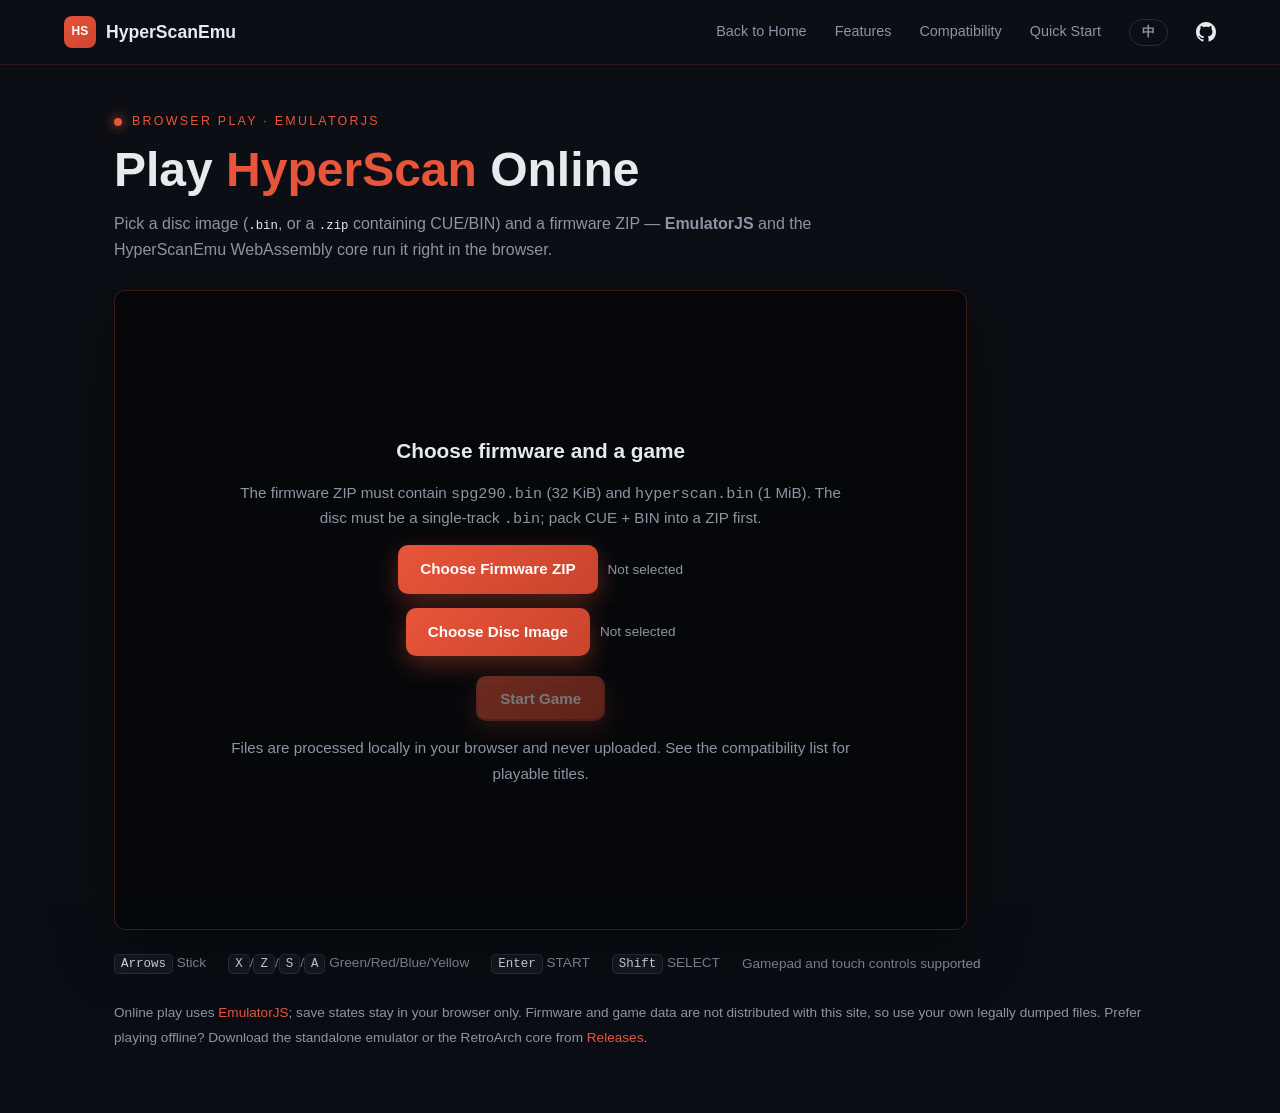
==== site/play.html @ 28ee23fb "feat: add EmulatorJS browser core Compile the libretro core for wasm32-unknown-emscripten and packag" ====
<!DOCTYPE html>
<html lang="zh-CN">
<head>
  <meta charset="UTF-8">
  <meta name="viewport" content="width=device-width, initial-scale=1.0">
  <meta name="description" content="在浏览器中加载 Mattel HyperScan 光盘镜像与固件即可直接运行，无需安装。由 EmulatorJS 与 HyperScanEmu WebAssembly 核心驱动。">
  <meta name="theme-color" content="#0A0E14">
  <title>在线试玩 HyperScan — HyperScanEmu</title>
  <link rel="stylesheet" href="css/style.css">
  <style>
    .play-main {
      max-width: 1100px;
      margin: 0 auto;
      padding: 112px 24px 64px;
    }
    .play-eyebrow {
      display: flex;
      align-items: center;
      gap: 10px;
      font-size: 0.78rem;
      letter-spacing: 0.18em;
      color: var(--orange, #e8553a);
      text-transform: uppercase;
      margin-bottom: 12px;
    }
    .play-pulse {
      width: 8px;
      height: 8px;
      border-radius: 50%;
      background: var(--orange, #e8553a);
      box-shadow: 0 0 12px var(--orange, #e8553a);
    }
    .play-title {
      font-size: clamp(2rem, 5vw, 3rem);
      line-height: 1.1;
      margin-bottom: 14px;
    }
    .play-title span { color: var(--orange, #e8553a); }
    .play-subtitle {
      color: var(--text-dim, #a8a29a);
      max-width: 760px;
      margin-bottom: 28px;
    }
    .play-subtitle code {
      color: var(--text, #e6e6e6);
      font-size: 0.95em;
    }
    .play-stage {
      position: relative;
      aspect-ratio: 4 / 3;
      min-height: 360px;
      max-height: 640px;
      background: #05070a;
      border: 1px solid rgba(232, 85, 58, 0.25);
      border-radius: 12px;
      overflow: hidden;
      box-shadow: 0 24px 60px rgba(0, 0, 0, 0.45);
    }
    .play-stage.is-drop { border-color: var(--orange, #e8553a); }
    #game, #game canvas {
      width: 100% !important;
      height: 100% !important;
    }
    .play-overlay {
      position: absolute;
      inset: 0;
      display: flex;
      flex-direction: column;
      align-items: center;
      justify-content: center;
      gap: 10px;
      padding: 32px;
      text-align: center;
      background: rgba(5, 7, 10, 0.92);
      z-index: 2;
    }
    .play-overlay[hidden] { display: none; }
    .play-overlay h2 { font-size: 1.3rem; }
    .play-overlay p {
      color: var(--text-dim, #a8a29a);
      max-width: 620px;
      font-size: 0.95rem;
    }
    .play-picker {
      gap: 14px;
    }
    .play-file {
      display: flex;
      flex-wrap: wrap;
      align-items: center;
      justify-content: center;
      gap: 10px;
    }
    .play-file-name {
      font-size: 0.85rem;
      color: var(--text-dim, #a8a29a);
      max-width: 380px;
      overflow: hidden;
      text-overflow: ellipsis;
      white-space: nowrap;
    }
    .play-pick {
      position: relative;
      cursor: pointer;
    }
    .play-start {
      margin-top: 6px;
    }
    .play-start:disabled {
      opacity: 0.45;
      cursor: not-allowed;
    }
    .play-picker-error {
      color: #ff6b5b;
      font-size: 0.88rem;
    }
    .play-picker-hint {
      font-size: 0.85rem;
      line-height: 1.7;
    }
    .play-controls {
      display: flex;
      flex-wrap: wrap;
      gap: 10px 22px;
      align-items: center;
      margin-top: 22px;
      color: var(--text-dim, #a8a29a);
      font-size: 0.85rem;
    }
    .play-controls kbd {
      background: #151a22;
      border: 1px solid #2a3140;
      border-radius: 5px;
      padding: 2px 6px;
      color: var(--text, #e6e6e6);
      font-size: 0.78rem;
    }
    .play-reset {
      margin-left: auto;
      background: transparent;
      border: 1px solid #2a3140;
      border-radius: 6px;
      color: var(--text, #e6e6e6);
      padding: 6px 14px;
      cursor: pointer;
    }
    .play-note {
      margin-top: 26px;
      font-size: 0.85rem;
      line-height: 1.8;
      color: var(--text-dim, #a8a29a);
    }
    .play-note a { color: var(--orange, #e8553a); }
    @media (max-width: 720px) {
      .play-main { padding-top: 92px; }
      .play-stage { min-height: 280px; }
    }
  </style>
</head>
<body class="play-page">

  <nav id="navbar" class="scrolled">
    <div class="nav-inner">
      <a href="index.html" class="nav-logo">
        <span class="nav-logo-mark" aria-hidden="true">HS</span>
        <span>HyperScanEmu</span>
      </a>
      <div class="nav-links">
        <a href="index.html" data-i18n="nav-home">返回首页</a>
        <a href="index.html#features" data-i18n="nav-features">核心特性</a>
        <a href="index.html#gallery" data-i18n="nav-games">兼容进度</a>
        <a href="index.html#quickstart" data-i18n="nav-quickstart">快速开始</a>
        <button id="lang-toggle" class="lang-toggle" aria-label="Switch language">EN</button>
        <a href="https://github.com/AloysHF/HyperScanEmu" class="nav-github" target="_blank" rel="noopener">
          <svg width="20" height="20" viewBox="0 0 16 16" fill="currentColor" aria-hidden="true"><path d="M8 0C3.58 0 0 3.58 0 8c0 3.54 2.29 6.53 5.47 7.59.4.07.55-.17.55-.38 0-.19-.01-.82-.01-1.49-2.01.37-2.53-.49-2.69-.94-.09-.23-.48-.94-.82-1.13-.28-.15-.68-.52-.01-.53.63-.01 1.08.58 1.23.82.72 1.21 1.87.87 2.33.66.07-.52.28-.87.51-1.07-1.78-.2-3.64-.89-3.64-3.95 0-.87.31-1.59.82-2.15-.08-.2-.36-1.02.08-2.12 0 0 .67-.21 2.2.82.64-.18 1.32-.27 2-.27.68 0 1.36.09 2 .27 1.53-1.04 2.2-.82 2.2-.82.44 1.1.16 1.92.08 2.12.51.56.82 1.27.82 2.15 0 3.07-1.87 3.75-3.65 3.95.29.25.54.73.54 1.48 0 1.07-.01 1.93-.01 2.2 0 .21.15.46.55.38A8.013 8.013 0 0016 8c0-4.42-3.58-8-8-8z"/></svg>
        </a>
      </div>
      <button class="nav-toggle" aria-label="Toggle menu">
        <span></span><span></span><span></span>
      </button>
    </div>
  </nav>

  <main class="play-main">
    <p class="play-eyebrow"><span class="play-pulse"></span> <span data-i18n="eyebrow">BROWSER PLAY · EMULATORJS</span></p>
    <h1 class="play-title" data-i18n="title">在线试玩 <span>HyperScan</span></h1>
    <p class="play-subtitle" data-i18n="subtitle">选择本机上的光盘镜像（<code>.bin</code> 或包含 CUE/BIN 的 <code>.zip</code>）和固件 ZIP，由 <strong>EmulatorJS</strong> 与 HyperScanEmu WebAssembly 核心在浏览器中直接运行，无需安装。</p>

    <div class="play-stage">
      <div id="game"></div>

      <div id="play-status" class="play-overlay" hidden>
        <h2 data-i18n="status-title">正在加载核心…</h2>
        <p data-i18n="status-desc">首次启动需要下载 WebAssembly 核心，请稍候。</p>
      </div>

      <div id="play-picker" class="play-overlay play-picker">
        <h2 data-i18n="picker-title">选择固件与游戏</h2>
        <p data-i18n="picker-desc">固件 ZIP 必须包含 <code>spg290.bin</code>（32 KiB）和 <code>hyperscan.bin</code>（1 MiB）。光盘为单轨 <code>.bin</code>；CUE + BIN 请先打包成 ZIP。</p>
        <div class="play-file">
          <label class="btn btn-primary play-pick">
            <span data-i18n="pick-firmware">选择固件 ZIP</span>
            <input id="firmware-file" type="file" accept=".zip,application/zip" hidden>
          </label>
          <span id="firmware-name" class="play-file-name" data-i18n="not-chosen">未选择</span>
        </div>
        <div class="play-file">
          <label class="btn btn-primary play-pick">
            <span data-i18n="pick-game">选择游戏镜像</span>
            <input id="game-file" type="file" accept=".bin,.zip,application/zip,application/octet-stream" hidden>
          </label>
          <span id="game-name" class="play-file-name" data-i18n="not-chosen">未选择</span>
        </div>
        <button id="play-start" class="btn btn-primary play-start" type="button" data-i18n="start" disabled>开始游戏</button>
        <p id="play-picker-error" class="play-picker-error" hidden></p>
        <p class="play-picker-hint" data-i18n="picker-hint">文件只在浏览器本地处理，不会被上传。可玩的游戏见 <a href="https://github.com/AloysHF/HyperScanEmu/blob/master/docs/Game-Compatibility.md">兼容进度</a>。</p>
      </div>

      <div id="play-error" class="play-overlay" hidden>
        <h2 data-i18n="error-title">无法启动在线模拟器</h2>
        <p class="play-error-text" data-i18n="error-text">EmulatorJS 运行时未部署（缺少 <code>data/loader.js</code>）。请在本地通过 Pages 部署流程生成 <code>site/data</code>，或直接使用独立版模拟器。</p>
      </div>
    </div>

    <div class="play-controls">
      <span data-i18n="ctrl-move"><kbd>方向键</kbd> 摇杆</span>
      <span data-i18n="ctrl-buttons"><kbd>X</kbd>/<kbd>Z</kbd>/<kbd>S</kbd>/<kbd>A</kbd> 绿/红/蓝/黄</span>
      <span data-i18n="ctrl-start"><kbd>Enter</kbd> START</span>
      <span data-i18n="ctrl-select"><kbd>Shift</kbd> SELECT</span>
      <span data-i18n="ctrl-gamepad">支持手柄与手机触屏</span>
      <button id="play-reset" class="play-reset" type="button" data-i18n="reset" hidden>换一个游戏</button>
    </div>

    <p class="play-note" data-i18n="note">在线试玩使用 <a href="https://emulatorjs.org">EmulatorJS</a>，即时存档只保存在浏览器本地。固件与游戏数据不随本站分发，请使用自己合法持有的转储文件。想离线游玩？从 <a href="https://github.com/AloysHF/HyperScanEmu/releases">Releases</a> 下载独立模拟器或 RetroArch 核心。</p>
  </main>

  <script>
    (function () {
      'use strict';

      var translations = {
        zh: {
          'meta-title': '在线试玩 HyperScan — HyperScanEmu',
          'meta-desc': '在浏览器中加载 Mattel HyperScan 光盘镜像与固件即可直接运行，无需安装。由 EmulatorJS 与 HyperScanEmu WebAssembly 核心驱动。',
          'nav-home': '返回首页',
          'nav-features': '核心特性',
          'nav-games': '兼容进度',
          'nav-quickstart': '快速开始',
          'eyebrow': 'BROWSER PLAY · EMULATORJS',
          'title': '在线试玩 <span>HyperScan</span>',
          'subtitle': '选择本机上的光盘镜像（<code>.bin</code> 或包含 CUE/BIN 的 <code>.zip</code>）和固件 ZIP，由 <strong>EmulatorJS</strong> 与 HyperScanEmu WebAssembly 核心在浏览器中直接运行，无需安装。',
          'status-title': '正在加载核心…',
          'status-desc': '首次启动需要下载 WebAssembly 核心，请稍候。',
          'picker-title': '选择固件与游戏',
          'picker-desc': '固件 ZIP 必须包含 <code>spg290.bin</code>（32 KiB）和 <code>hyperscan.bin</code>（1 MiB）。光盘为单轨 <code>.bin</code>；CUE + BIN 请先打包成 ZIP。',
          'pick-firmware': '选择固件 ZIP',
          'pick-game': '选择游戏镜像',
          'not-chosen': '未选择',
          'start': '开始游戏',
          'picker-hint': '文件只在浏览器本地处理，不会被上传。可玩的游戏见 <a href="https://github.com/AloysHF/HyperScanEmu/blob/master/docs/Game-Compatibility.md">兼容进度</a>。',
          'error-title': '无法启动在线模拟器',
          'error-text': 'EmulatorJS 运行时未部署（缺少 <code>data/loader.js</code>）。请在本地通过 Pages 部署流程生成 <code>site/data</code>，或直接使用独立版模拟器。',
          'ctrl-move': '<kbd>方向键</kbd> 摇杆',
          'ctrl-buttons': '<kbd>X</kbd>/<kbd>Z</kbd>/<kbd>S</kbd>/<kbd>A</kbd> 绿/红/蓝/黄',
          'ctrl-start': '<kbd>Enter</kbd> START',
          'ctrl-select': '<kbd>Shift</kbd> SELECT',
          'ctrl-gamepad': '支持手柄与手机触屏',
          'reset': '换一个游戏',
          'note': '在线试玩使用 <a href="https://emulatorjs.org">EmulatorJS</a>，即时存档只保存在浏览器本地。固件与游戏数据不随本站分发，请使用自己合法持有的转储文件。想离线游玩？从 <a href="https://github.com/AloysHF/HyperScanEmu/releases">Releases</a> 下载独立模拟器或 RetroArch 核心。',
          'invalid-firmware': '固件必须是包含 spg290.bin 和 hyperscan.bin 的 .zip 文件。',
          'invalid-game': '仅支持 .bin 光盘镜像或包含 CUE/BIN 的 .zip 文件。'
        },
        en: {
          'meta-title': 'Play HyperScan Online — HyperScanEmu',
          'meta-desc': 'Load a Mattel HyperScan disc image and firmware in your browser, no install required. Powered by EmulatorJS and the HyperScanEmu WebAssembly core.',
          'nav-home': 'Back to Home',
          'nav-features': 'Features',
          'nav-games': 'Compatibility',
          'nav-quickstart': 'Quick Start',
          'eyebrow': 'BROWSER PLAY · EMULATORJS',
          'title': 'Play <span>HyperScan</span> Online',
          'subtitle': 'Pick a disc image (<code>.bin</code>, or a <code>.zip</code> containing CUE/BIN) and a firmware ZIP — <strong>EmulatorJS</strong> and the HyperScanEmu WebAssembly core run it right in the browser.',
          'status-title': 'Loading core…',
          'status-desc': 'The first launch downloads the WebAssembly core.',
          'picker-title': 'Choose firmware and a game',
          'picker-desc': 'The firmware ZIP must contain <code>spg290.bin</code> (32 KiB) and <code>hyperscan.bin</code> (1 MiB). The disc must be a single-track <code>.bin</code>; pack CUE + BIN into a ZIP first.',
          'pick-firmware': 'Choose Firmware ZIP',
          'pick-game': 'Choose Disc Image',
          'not-chosen': 'Not selected',
          'start': 'Start Game',
          'picker-hint': 'Files are processed locally in your browser and never uploaded. See the <a href="https://github.com/AloysHF/HyperScanEmu/blob/master/docs/Game-Compatibility.md">compatibility list</a> for playable titles.',
          'error-title': 'Unable to start the online emulator',
          'error-text': 'The EmulatorJS runtime is not deployed (missing <code>data/loader.js</code>). Generate <code>site/data</code> through the Pages workflow, or use the standalone emulator.',
          'ctrl-move': '<kbd>Arrows</kbd> Stick',
          'ctrl-buttons': '<kbd>X</kbd>/<kbd>Z</kbd>/<kbd>S</kbd>/<kbd>A</kbd> Green/Red/Blue/Yellow',
          'ctrl-start': '<kbd>Enter</kbd> START',
          'ctrl-select': '<kbd>Shift</kbd> SELECT',
          'ctrl-gamepad': 'Gamepad and touch controls supported',
          'reset': 'Play another game',
          'note': 'Online play uses <a href="https://emulatorjs.org">EmulatorJS</a>; save states stay in your browser only. Firmware and game data are not distributed with this site, so use your own legally dumped files. Prefer playing offline? Download the standalone emulator or the RetroArch core from <a href="https://github.com/AloysHF/HyperScanEmu/releases">Releases</a>.',
          'invalid-firmware': 'The firmware must be a .zip containing spg290.bin and hyperscan.bin.',
          'invalid-game': 'Only .bin disc images or .zip archives containing CUE/BIN are supported.'
        }
      };

      var storageKey = 'hyperscan-lang';
      var currentLang;
      try {
        currentLang = localStorage.getItem(storageKey) || (navigator.language.toLowerCase().startsWith('zh') ? 'zh' : 'en');
      } catch (error) {
        currentLang = navigator.language.toLowerCase().startsWith('zh') ? 'zh' : 'en';
      }

      var languageButton = document.getElementById('lang-toggle');
      var description = document.querySelector('meta[name="description"]');

      function applyLang(lang) {
        currentLang = lang;
        document.documentElement.lang = lang === 'zh' ? 'zh-CN' : 'en';
        var t = translations[lang];

        document.querySelectorAll('[data-i18n]').forEach(function (el) {
          var key = el.getAttribute('data-i18n');
          if (t[key] !== undefined) el.innerHTML = t[key];
        });

        document.title = t['meta-title'];
        if (description) description.setAttribute('content', t['meta-desc']);
        languageButton.textContent = lang === 'zh' ? 'EN' : '中';
        languageButton.setAttribute('aria-label', lang === 'zh' ? 'Switch to English' : '切换到中文');
        if (!firmwareFile) firmwareName.textContent = t['not-chosen'];
        if (!gameFile) gameName.textContent = t['not-chosen'];

        try {
          localStorage.setItem(storageKey, lang);
        } catch (error) {
          // Language persistence is optional in restricted browsing contexts.
        }
      }

      var RUNTIME_PATH = 'data/';
      var FIRMWARE_EXTENSIONS = /\.zip$/i;
      var GAME_EXTENSIONS = /\.(bin|zip)$/i;
      var stage = document.querySelector('.play-stage');
      var status = document.getElementById('play-status');
      var picker = document.getElementById('play-picker');
      var pickerError = document.getElementById('play-picker-error');
      var error = document.getElementById('play-error');
      var firmwareInput = document.getElementById('firmware-file');
      var gameInput = document.getElementById('game-file');
      var firmwareName = document.getElementById('firmware-name');
      var gameName = document.getElementById('game-name');
      var startButton = document.getElementById('play-start');
      var resetButton = document.getElementById('play-reset');
      var firmwareFile = null;
      var gameFile = null;
      var booted = false;

      function show(element) { element.hidden = false; }
      function hide(element) { element.hidden = true; }

      function updateStart() {
        startButton.disabled = !(firmwareFile && gameFile);
      }

      function fail(messageKey) {
        pickerError.textContent = translations[currentLang][messageKey];
        show(pickerError);
      }

      function boot() {
        if (booted || !firmwareFile || !gameFile) return;
        booted = true;
        hide(picker);
        hide(error);
        hide(pickerError);
        show(status);

        window.EJS_player = '#game';
        window.EJS_core = 'hyperscanemu';
        // Blob URLs have no file name, so EJS_gameName must keep the extension:
        // EmulatorJS writes the content under this name in the wasm filesystem
        // and the core opens it by path (need_fullpath).
        window.EJS_gameUrl = URL.createObjectURL(gameFile);
        window.EJS_gameName = gameFile.name;
        // EmulatorJS decompresses the firmware archive and writes its entries
        // next to the content, where the core looks for them on Emscripten.
        window.EJS_biosUrl = URL.createObjectURL(firmwareFile);
        window.EJS_pathtodata = RUNTIME_PATH;
        window.EJS_startOnLoaded = false;
        window.EJS_backgroundColor = '#0A0E14';
        // Only zh-CN is deployed next to the runtime; other languages use the
        // built-in English UI.
        if (currentLang === 'zh') window.EJS_language = 'zh-CN';

        var runtime = document.createElement('script');
        runtime.src = RUNTIME_PATH + 'loader.js';
        runtime.onload = function () {
          hide(status);
          show(resetButton);
        };
        runtime.onerror = function () {
          booted = false;
          hide(status);
          show(error);
        };
        document.body.appendChild(runtime);
      }

      firmwareInput.addEventListener('change', function () {
        var file = firmwareInput.files && firmwareInput.files[0];
        if (!file) return;
        if (!FIRMWARE_EXTENSIONS.test(file.name)) {
          firmwareFile = null;
          firmwareName.textContent = translations[currentLang]['not-chosen'];
          fail('invalid-firmware');
        } else {
          firmwareFile = file;
          firmwareName.textContent = file.name;
          hide(pickerError);
        }
        updateStart();
      });

      gameInput.addEventListener('change', function () {
        var file = gameInput.files && gameInput.files[0];
        if (!file) return;
        if (!GAME_EXTENSIONS.test(file.name)) {
          gameFile = null;
          gameName.textContent = translations[currentLang]['not-chosen'];
          fail('invalid-game');
        } else {
          gameFile = file;
          gameName.textContent = file.name;
          hide(pickerError);
        }
        updateStart();
      });

      startButton.addEventListener('click', boot);

      var dragDepth = 0;

      document.addEventListener('dragenter', function (event) {
        event.preventDefault();
        if (booted) return;
        dragDepth += 1;
        stage.classList.add('is-drop');
      });

      document.addEventListener('dragover', function (event) {
        event.preventDefault();
      });

      document.addEventListener('dragleave', function (event) {
        event.preventDefault();
        if (booted) return;
        dragDepth = Math.max(0, dragDepth - 1);
        if (dragDepth === 0) stage.classList.remove('is-drop');
      });

      document.addEventListener('drop', function (event) {
        event.preventDefault();
        dragDepth = 0;
        stage.classList.remove('is-drop');
        if (booted) return;
        var file = event.dataTransfer && event.dataTransfer.files && event.dataTransfer.files[0];
        if (!file) return;
        if (FIRMWARE_EXTENSIONS.test(file.name) && !gameFile) {
          firmwareFile = file;
          firmwareName.textContent = file.name;
          hide(pickerError);
        } else if (GAME_EXTENSIONS.test(file.name)) {
          gameFile = file;
          gameName.textContent = file.name;
          hide(pickerError);
        } else {
          fail('invalid-game');
        }
        updateStart();
      });

      resetButton.addEventListener('click', function () {
        window.location.reload();
      });

      languageButton.addEventListener('click', function () {
        applyLang(currentLang === 'zh' ? 'en' : 'zh');
      });

      var navToggle = document.querySelector('.nav-toggle');
      var navLinks = document.querySelector('.nav-links');
      if (navToggle && navLinks) {
        navToggle.addEventListener('click', function () {
          navLinks.classList.toggle('open');
        });
      }

      applyLang(currentLang);
    })();
  </script>
</body>
</html>
---- site/css/style.css ----
/* ============================================================
   HyperScanEmu — Landing Page Styles
   Palette inspired by Mattel HyperScan / SPG290 era console:
     Orange-Red  #E8553A / #C9442C
     Teal        #4FD1C5 / #2BB5AA
     Amber       #F5A623
     Dark        #0A0E14 / #111820 / #1A2030 / #252D3D
   ============================================================ */

/* ---- Reset & Base ---- */
*, *::before, *::after { margin: 0; padding: 0; box-sizing: border-box; }

:root {
  --orange: #E8553A;
  --orange-dark: #C9442C;
  --teal: #4FD1C5;
  --teal-dark: #2BB5AA;
  --amber: #F5A623;
  --dark: #0A0E14;
  --dark-2: #111820;
  --dark-3: #1A2030;
  --dark-4: #252D3D;
  --text: #E8ECF1;
  --text-dim: #8B95A5;
  --radius: 12px;
  --font-mono: 'SF Mono', 'Fira Code', 'Cascadia Code', 'JetBrains Mono', Consolas, monospace;
  --font-sans: -apple-system, BlinkMacSystemFont, 'Segoe UI', Roboto, 'Noto Sans SC', sans-serif;
}

html { scroll-behavior: smooth; }

body {
  font-family: var(--font-sans);
  background: var(--dark);
  color: var(--text);
  line-height: 1.6;
  overflow-x: hidden;
}

a { color: inherit; text-decoration: none; }
img { max-width: 100%; display: block; }

.container {
  max-width: 1200px;
  margin: 0 auto;
  padding: 0 24px;
}

/* ---- Soft scan overlay ---- */
body::after {
  content: '';
  position: fixed;
  inset: 0;
  pointer-events: none;
  z-index: 9999;
  background: repeating-linear-gradient(
    0deg,
    transparent,
    transparent 2px,
    rgba(232, 85, 58, 0.02) 2px,
    rgba(232, 85, 58, 0.02) 4px
  );
}

/* ============================================================
   NAV
   ============================================================ */
#navbar {
  position: fixed;
  top: 0;
  left: 0;
  right: 0;
  z-index: 1000;
  transition: background 0.3s, backdrop-filter 0.3s, box-shadow 0.3s;
}

#navbar.scrolled {
  background: rgba(10, 14, 20, 0.9);
  backdrop-filter: blur(16px);
  -webkit-backdrop-filter: blur(16px);
  box-shadow: 0 1px 0 rgba(232, 85, 58, 0.15);
}

.nav-inner {
  max-width: 1200px;
  margin: 0 auto;
  padding: 0 24px;
  height: 64px;
  display: flex;
  align-items: center;
  justify-content: space-between;
}

.nav-logo {
  display: flex;
  align-items: center;
  gap: 10px;
  font-weight: 700;
  font-size: 1.1rem;
}

.nav-logo-mark {
  display: inline-flex;
  align-items: center;
  justify-content: center;
  width: 32px;
  height: 32px;
  border-radius: 8px;
  background: linear-gradient(135deg, var(--orange), var(--orange-dark));
  color: #fff;
  font-size: 0.75rem;
  font-weight: 800;
  letter-spacing: 0.02em;
}

.nav-links {
  display: flex;
  align-items: center;
  gap: 28px;
}

.nav-links a {
  font-size: 0.9rem;
  color: var(--text-dim);
  transition: color 0.2s;
  font-weight: 500;
}

.nav-links a:hover { color: var(--orange); }

.nav-github {
  display: flex;
  align-items: center;
  gap: 6px;
  color: var(--text) !important;
}

.lang-toggle {
  background: transparent;
  border: 1px solid var(--dark-4);
  color: var(--text-dim);
  border-radius: 999px;
  padding: 4px 12px;
  font-size: 0.8rem;
  font-weight: 600;
  cursor: pointer;
  transition: all 0.2s;
}

.lang-toggle:hover {
  border-color: var(--orange);
  color: var(--orange);
}

.nav-toggle {
  display: none;
  flex-direction: column;
  gap: 5px;
  background: none;
  border: none;
  cursor: pointer;
  padding: 4px;
}

.nav-toggle span {
  display: block;
  width: 22px;
  height: 2px;
  background: var(--text);
  border-radius: 2px;
  transition: transform 0.25s, opacity 0.25s;
}

/* ============================================================
   HERO
   ============================================================ */
#hero {
  position: relative;
  min-height: 100vh;
  display: flex;
  flex-direction: column;
  align-items: center;
  justify-content: center;
  padding: 120px 24px 80px;
  overflow: hidden;
}

.hero-bg {
  position: absolute;
  inset: 0;
  z-index: 0;
}

#scan-canvas {
  width: 100%;
  height: 100%;
  display: block;
  opacity: 0.55;
}

.hero-content {
  position: relative;
  z-index: 1;
  text-align: center;
  max-width: 900px;
}

.hero-title {
  font-size: clamp(2.6rem, 8vw, 4.8rem);
  font-weight: 800;
  line-height: 1.05;
  letter-spacing: -0.02em;
  margin-bottom: 1.25rem;
}

.hero-title-line { display: block; }

.hero-title-line.accent {
  background: linear-gradient(135deg, var(--orange) 0%, var(--amber) 55%, var(--teal) 100%);
  -webkit-background-clip: text;
  background-clip: text;
  color: transparent;
}

.hero-subtitle {
  font-size: clamp(1.15rem, 2.5vw, 1.5rem);
  color: var(--text);
  font-weight: 500;
  margin-bottom: 0.75rem;
}

.hero-desc {
  font-size: 1.05rem;
  color: var(--text-dim);
  max-width: 640px;
  margin: 0 auto 1.5rem;
}

.hero-badges {
  display: flex;
  flex-wrap: wrap;
  gap: 10px;
  justify-content: center;
  margin-bottom: 1.75rem;
}

.hero-badges img { height: 28px; }

.hero-actions {
  display: flex;
  gap: 14px;
  justify-content: center;
  flex-wrap: wrap;
  margin-bottom: 2.5rem;
}

.btn {
  display: inline-flex;
  align-items: center;
  gap: 8px;
  padding: 12px 22px;
  border-radius: 10px;
  font-weight: 600;
  font-size: 0.95rem;
  transition: transform 0.2s, box-shadow 0.2s, background 0.2s;
}

.btn-primary {
  background: linear-gradient(135deg, var(--orange), var(--orange-dark));
  color: #fff;
  box-shadow: 0 8px 24px rgba(232, 85, 58, 0.35);
}

.btn-primary:hover {
  transform: translateY(-2px);
  box-shadow: 0 12px 32px rgba(232, 85, 58, 0.45);
}

.btn-secondary {
  background: var(--dark-3);
  color: var(--text);
  border: 1px solid var(--dark-4);
}

.btn-secondary:hover {
  background: var(--dark-4);
  transform: translateY(-2px);
}

.hero-shot-wrap {
  max-width: 640px;
  margin: 0 auto;
}

.hero-shot-frame {
  position: relative;
  border-radius: 14px;
  overflow: hidden;
  border: 1px solid rgba(232, 85, 58, 0.35);
  background: #000;
  box-shadow:
    0 0 0 1px rgba(255, 255, 255, 0.04),
    0 24px 64px rgba(0, 0, 0, 0.55),
    0 0 48px rgba(232, 85, 58, 0.12);
}

.hero-shot-frame img {
  width: 100%;
  height: auto;
  display: block;
  image-rendering: auto;
}

.hero-shot-scan {
  position: absolute;
  inset: 0;
  pointer-events: none;
  background: repeating-linear-gradient(
    0deg,
    transparent,
    transparent 3px,
    rgba(0, 0, 0, 0.12) 3px,
    rgba(0, 0, 0, 0.12) 4px
  );
  z-index: 1;
}

.hero-shot-tag {
  position: absolute;
  right: 12px;
  bottom: 12px;
  z-index: 2;
  background: rgba(10, 14, 20, 0.8);
  border: 1px solid rgba(79, 209, 197, 0.4);
  color: var(--teal);
  font-family: var(--font-mono);
  font-size: 0.72rem;
  padding: 4px 10px;
  border-radius: 999px;
}

.hero-shot-note {
  margin-top: 0.85rem;
  font-size: 0.85rem;
  color: var(--text-dim);
}

.hero-scroll {
  position: absolute;
  bottom: 28px;
  left: 50%;
  transform: translateX(-50%);
  z-index: 1;
  display: flex;
  flex-direction: column;
  align-items: center;
  gap: 8px;
  color: var(--text-dim);
  font-size: 0.8rem;
}

.scroll-arrow {
  width: 10px;
  height: 10px;
  border-right: 2px solid var(--text-dim);
  border-bottom: 2px solid var(--text-dim);
  transform: rotate(45deg);
  animation: bounce 1.6s infinite;
}

@keyframes bounce {
  0%, 100% { transform: rotate(45deg) translate(0, 0); opacity: 0.5; }
  50% { transform: rotate(45deg) translate(4px, 4px); opacity: 1; }
}

/* ============================================================
   SECTIONS SHARED
   ============================================================ */
.section {
  padding: 96px 0;
}

.section-dark {
  background: var(--dark-2);
}

.section-title {
  font-size: clamp(1.8rem, 4vw, 2.5rem);
  font-weight: 800;
  text-align: center;
  margin-bottom: 0.75rem;
}

.section-subtitle {
  text-align: center;
  color: var(--text-dim);
  font-size: 1.05rem;
  margin-bottom: 3rem;
  max-width: 720px;
  margin-left: auto;
  margin-right: auto;
}

/* ============================================================
   ABOUT
   ============================================================ */
.about-grid {
  display: grid;
  grid-template-columns: 1.15fr 0.85fr;
  gap: 48px;
  align-items: center;
}

.about-text h2 {
  font-size: clamp(1.7rem, 3.5vw, 2.25rem);
  font-weight: 800;
  margin-bottom: 1.25rem;
}

.about-text p {
  color: var(--text-dim);
  margin-bottom: 1rem;
  font-size: 1.02rem;
}

.about-text strong { color: var(--text); }

.about-flow {
  display: flex;
  flex-wrap: wrap;
  align-items: center;
  gap: 10px;
  margin-top: 1.75rem;
}

.flow-item {
  display: flex;
  align-items: center;
  gap: 8px;
  background: var(--dark-3);
  border: 1px solid var(--dark-4);
  border-radius: 10px;
  padding: 10px 14px;
  font-size: 0.88rem;
  font-weight: 500;
}

.flow-item.highlight {
  border-color: rgba(232, 85, 58, 0.5);
  background: rgba(232, 85, 58, 0.12);
  color: var(--orange);
}

.flow-icon { font-size: 1.1rem; line-height: 1; }
.flow-arrow { color: var(--text-dim); font-size: 1.1rem; }

.spec-card {
  background: var(--dark-3);
  border: 1px solid var(--dark-4);
  border-radius: var(--radius);
  padding: 28px;
  box-shadow: 0 16px 40px rgba(0, 0, 0, 0.25);
}

.spec-card h3 {
  font-size: 1.1rem;
  margin-bottom: 1.1rem;
  color: var(--teal);
}

.spec-list {
  list-style: none;
  display: flex;
  flex-direction: column;
  gap: 12px;
}

.spec-list li {
  display: flex;
  justify-content: space-between;
  align-items: center;
  gap: 12px;
  padding-bottom: 12px;
  border-bottom: 1px solid rgba(255, 255, 255, 0.06);
  font-size: 0.92rem;
}

.spec-list li:last-child {
  border-bottom: none;
  padding-bottom: 0;
}

.spec-list span { color: var(--text-dim); }

.spec-list code {
  font-family: var(--font-mono);
  font-size: 0.82rem;
  color: var(--text);
  background: rgba(255, 255, 255, 0.04);
  padding: 3px 8px;
  border-radius: 6px;
}

/* ============================================================
   STATS
   ============================================================ */
.stats-grid {
  display: grid;
  grid-template-columns: repeat(4, 1fr);
  gap: 24px;
}

.stat-item {
  text-align: center;
  padding: 28px 16px;
  background: var(--dark-3);
  border-radius: var(--radius);
  border: 1px solid var(--dark-4);
}

.stat-number {
  font-size: clamp(2rem, 4vw, 2.75rem);
  font-weight: 800;
  color: var(--orange);
  font-family: var(--font-mono);
  line-height: 1.15;
  margin-bottom: 0.35rem;
}

.stat-label {
  font-weight: 600;
  font-size: 0.98rem;
  margin-bottom: 0.25rem;
}

.stat-sub {
  font-size: 0.82rem;
  color: var(--text-dim);
}

/* ============================================================
   FEATURES
   ============================================================ */
.features-grid {
  display: grid;
  grid-template-columns: repeat(4, 1fr);
  gap: 20px;
}

.feature-card {
  background: var(--dark-3);
  border: 1px solid var(--dark-4);
  border-radius: var(--radius);
  padding: 24px 20px;
  transition: transform 0.25s, border-color 0.25s, box-shadow 0.25s;
}

.feature-card:hover {
  transform: translateY(-4px);
  border-color: rgba(232, 85, 58, 0.4);
  box-shadow: 0 16px 40px rgba(0, 0, 0, 0.3);
}

.feature-icon {
  width: 42px;
  height: 42px;
  border-radius: 10px;
  background: rgba(232, 85, 58, 0.12);
  color: var(--orange);
  display: flex;
  align-items: center;
  justify-content: center;
  margin-bottom: 14px;
}

.feature-icon svg {
  width: 22px;
  height: 22px;
}

.feature-card h3 {
  font-size: 1.02rem;
  font-weight: 700;
  margin-bottom: 0.55rem;
}

.feature-card p {
  font-size: 0.88rem;
  color: var(--text-dim);
  line-height: 1.55;
}

/* ============================================================
   GALLERY / COMPAT
   ============================================================ */
.milestone-bar {
  display: flex;
  align-items: center;
  justify-content: center;
  flex-wrap: wrap;
  gap: 12px;
  margin-bottom: 2.5rem;
  padding: 18px 20px;
  background: var(--dark-3);
  border: 1px solid var(--dark-4);
  border-radius: var(--radius);
}

.milestone {
  display: flex;
  flex-direction: column;
  align-items: center;
  gap: 2px;
  min-width: 96px;
}

.ms-num {
  font-family: var(--font-mono);
  font-weight: 700;
  font-size: 1.15rem;
  color: var(--teal);
}

.ms-label {
  font-size: 0.78rem;
  color: var(--text-dim);
}

.ms-line {
  width: 40px;
  height: 2px;
  background: linear-gradient(90deg, var(--orange), var(--teal));
  border-radius: 2px;
  opacity: 0.55;
}

.gallery-grid {
  display: grid;
  grid-template-columns: repeat(3, 1fr);
  gap: 20px;
}

.gallery-item {
  background: var(--dark-3);
  border: 1px solid var(--dark-4);
  border-radius: var(--radius);
  overflow: hidden;
  transition: transform 0.25s, border-color 0.25s;
}

.gallery-item:hover {
  transform: translateY(-4px);
  border-color: rgba(79, 209, 197, 0.35);
}

.gallery-item img {
  width: 100%;
  aspect-ratio: 4 / 3;
  object-fit: cover;
  background: #000;
}

.gallery-meta {
  padding: 14px 16px;
}

.gallery-meta h4 {
  font-size: 0.98rem;
  margin-bottom: 0.25rem;
}

.gallery-meta .zh {
  display: block;
  font-size: 0.82rem;
  color: var(--text-dim);
  margin-bottom: 0.55rem;
}

.badge {
  display: inline-block;
  font-size: 0.72rem;
  font-weight: 600;
  padding: 3px 10px;
  border-radius: 999px;
}

.badge-pass {
  background: rgba(74, 222, 128, 0.15);
  color: #4ADE80;
  border: 1px solid rgba(74, 222, 128, 0.3);
}

.badge-partial {
  background: rgba(245, 166, 35, 0.15);
  color: var(--amber);
  border: 1px solid rgba(245, 166, 35, 0.3);
}

.gallery-note {
  text-align: center;
  color: var(--text-dim);
  font-size: 0.88rem;
  margin-top: 2rem;
}

.gallery-more {
  display: block;
  text-align: center;
  margin-top: 1rem;
  color: var(--orange);
  font-weight: 600;
  transition: opacity 0.2s;
}

.gallery-more:hover { opacity: 0.8; }

/* ============================================================
   ARCHITECTURE
   ============================================================ */
.arch-diagram {
  max-width: 860px;
  margin: 0 auto 2.5rem;
}

.arch-layer {
  background: var(--dark-3);
  border: 1px solid var(--dark-4);
  border-radius: var(--radius);
  padding: 20px;
}

.arch-label {
  font-size: 0.78rem;
  font-weight: 700;
  letter-spacing: 0.08em;
  text-transform: uppercase;
  color: var(--text-dim);
  margin-bottom: 14px;
  text-align: center;
}

.arch-boxes {
  display: flex;
  gap: 16px;
  justify-content: center;
  flex-wrap: wrap;
}

.arch-box {
  background: var(--dark-2);
  border: 1px solid var(--dark-4);
  border-radius: 10px;
  padding: 16px 18px;
  min-width: 200px;
  text-align: center;
}

.arch-box strong {
  display: block;
  font-family: var(--font-mono);
  font-size: 0.88rem;
  color: var(--teal);
  margin-bottom: 6px;
}

.arch-box small {
  display: block;
  font-size: 0.78rem;
  color: var(--text-dim);
  line-height: 1.45;
}

.arch-box.core-box {
  border-color: rgba(232, 85, 58, 0.4);
  background: rgba(232, 85, 58, 0.08);
  min-width: 280px;
}

.arch-box.core-box strong { color: var(--orange); }

.core-modules {
  display: flex;
  flex-wrap: wrap;
  gap: 8px;
  justify-content: center;
  margin-top: 14px;
}

.core-modules span {
  font-family: var(--font-mono);
  font-size: 0.72rem;
  padding: 4px 10px;
  border-radius: 999px;
  background: rgba(255, 255, 255, 0.05);
  border: 1px solid rgba(255, 255, 255, 0.08);
  color: var(--text);
}

.mid-box {
  border-color: rgba(79, 209, 197, 0.35);
}

.mid-box strong { color: var(--teal); }

.arch-connector {
  height: 36px;
  margin: 4px 0;
}

.arch-connector svg {
  width: 100%;
  height: 100%;
}

.arch-principles {
  display: grid;
  grid-template-columns: repeat(3, 1fr);
  gap: 20px;
}

.principle {
  background: var(--dark-3);
  border: 1px solid var(--dark-4);
  border-radius: var(--radius);
  padding: 22px;
}

.principle h4 {
  font-size: 1rem;
  margin-bottom: 0.5rem;
  color: var(--teal);
}

.principle p {
  font-size: 0.88rem;
  color: var(--text-dim);
}

/* ============================================================
   QUICKSTART
   ============================================================ */
.quickstart-grid {
  display: grid;
  grid-template-columns: repeat(3, 1fr);
  gap: 20px;
}

.quickstart-card {
  background: var(--dark-3);
  border: 1px solid var(--dark-4);
  border-radius: var(--radius);
  padding: 24px 22px;
}

.qs-header {
  display: flex;
  align-items: center;
  gap: 10px;
  margin-bottom: 1.25rem;
}

.qs-icon { font-size: 1.35rem; }

.qs-header h3 {
  font-size: 1.15rem;
  font-weight: 700;
}

.qs-steps {
  display: flex;
  flex-direction: column;
  gap: 16px;
}

.qs-step {
  display: flex;
  gap: 12px;
  align-items: flex-start;
}

.qs-num {
  flex-shrink: 0;
  width: 24px;
  height: 24px;
  border-radius: 50%;
  background: rgba(232, 85, 58, 0.18);
  color: var(--orange);
  font-size: 0.78rem;
  font-weight: 700;
  display: flex;
  align-items: center;
  justify-content: center;
  margin-top: 2px;
}

.qs-step p {
  font-size: 0.92rem;
  font-weight: 600;
  margin-bottom: 0.35rem;
}

.qs-step code {
  display: block;
  font-family: var(--font-mono);
  font-size: 0.74rem;
  color: var(--teal);
  background: rgba(0, 0, 0, 0.35);
  border: 1px solid rgba(255, 255, 255, 0.06);
  border-radius: 8px;
  padding: 8px 10px;
  word-break: break-all;
  line-height: 1.45;
}

/* ============================================================
   FOOTER
   ============================================================ */
#footer {
  background: var(--dark-2);
  border-top: 1px solid var(--dark-4);
  padding: 56px 0 28px;
}

.footer-grid {
  display: grid;
  grid-template-columns: 1.4fr 1fr 1fr 1fr;
  gap: 32px;
  margin-bottom: 2.5rem;
}

.footer-brand {
  display: flex;
  flex-direction: column;
  align-items: flex-start;
  gap: 10px;
}

.footer-name {
  font-weight: 800;
  font-size: 1.15rem;
}

.footer-brand p {
  color: var(--text-dim);
  font-size: 0.9rem;
  max-width: 280px;
}

.footer-links h4 {
  font-size: 0.85rem;
  font-weight: 700;
  letter-spacing: 0.04em;
  text-transform: uppercase;
  color: var(--text-dim);
  margin-bottom: 14px;
}

.footer-links a {
  display: block;
  font-size: 0.9rem;
  color: var(--text);
  margin-bottom: 10px;
  transition: color 0.2s;
}

.footer-links a:hover { color: var(--orange); }

.footer-bottom {
  border-top: 1px solid var(--dark-4);
  padding-top: 20px;
  text-align: center;
}

.footer-bottom p {
  font-size: 0.82rem;
  color: var(--text-dim);
}

/* ============================================================
   ANIMATIONS
   ============================================================ */
.fade-in-up {
  opacity: 0;
  transform: translateY(24px);
  transition: opacity 0.65s ease, transform 0.65s ease;
}

.fade-in-up.visible {
  opacity: 1;
  transform: translateY(0);
}

/* ============================================================
   RESPONSIVE
   ============================================================ */
@media (max-width: 1024px) {
  .features-grid { grid-template-columns: repeat(2, 1fr); }
  .stats-grid { grid-template-columns: repeat(2, 1fr); }
  .footer-grid { grid-template-columns: 1fr 1fr; }
}

@media (max-width: 860px) {
  .about-grid {
    grid-template-columns: 1fr;
    gap: 32px;
  }

  .gallery-grid { grid-template-columns: repeat(2, 1fr); }

  .quickstart-grid { grid-template-columns: 1fr; }

  .arch-principles { grid-template-columns: 1fr; }

  .nav-links {
    position: fixed;
    top: 64px;
    left: 0;
    right: 0;
    background: rgba(10, 14, 20, 0.97);
    flex-direction: column;
    padding: 20px 24px 28px;
    gap: 18px;
    transform: translateY(-120%);
    opacity: 0;
    pointer-events: none;
    transition: transform 0.3s, opacity 0.3s;
    border-bottom: 1px solid var(--dark-4);
  }

  .nav-links.open {
    transform: translateY(0);
    opacity: 1;
    pointer-events: auto;
  }

  .nav-toggle { display: flex; }

  .nav-toggle.open span:nth-child(1) {
    transform: translateY(7px) rotate(45deg);
  }

  .nav-toggle.open span:nth-child(2) { opacity: 0; }

  .nav-toggle.open span:nth-child(3) {
    transform: translateY(-7px) rotate(-45deg);
  }
}

@media (max-width: 560px) {
  .section { padding: 64px 0; }

  .features-grid,
  .gallery-grid,
  .stats-grid {
    grid-template-columns: 1fr;
  }

  .footer-grid { grid-template-columns: 1fr; }

  .hero-badges img { height: 24px; }

  .milestone-bar { gap: 8px; }
  .ms-line { width: 20px; }

  .about-flow { gap: 8px; }
}
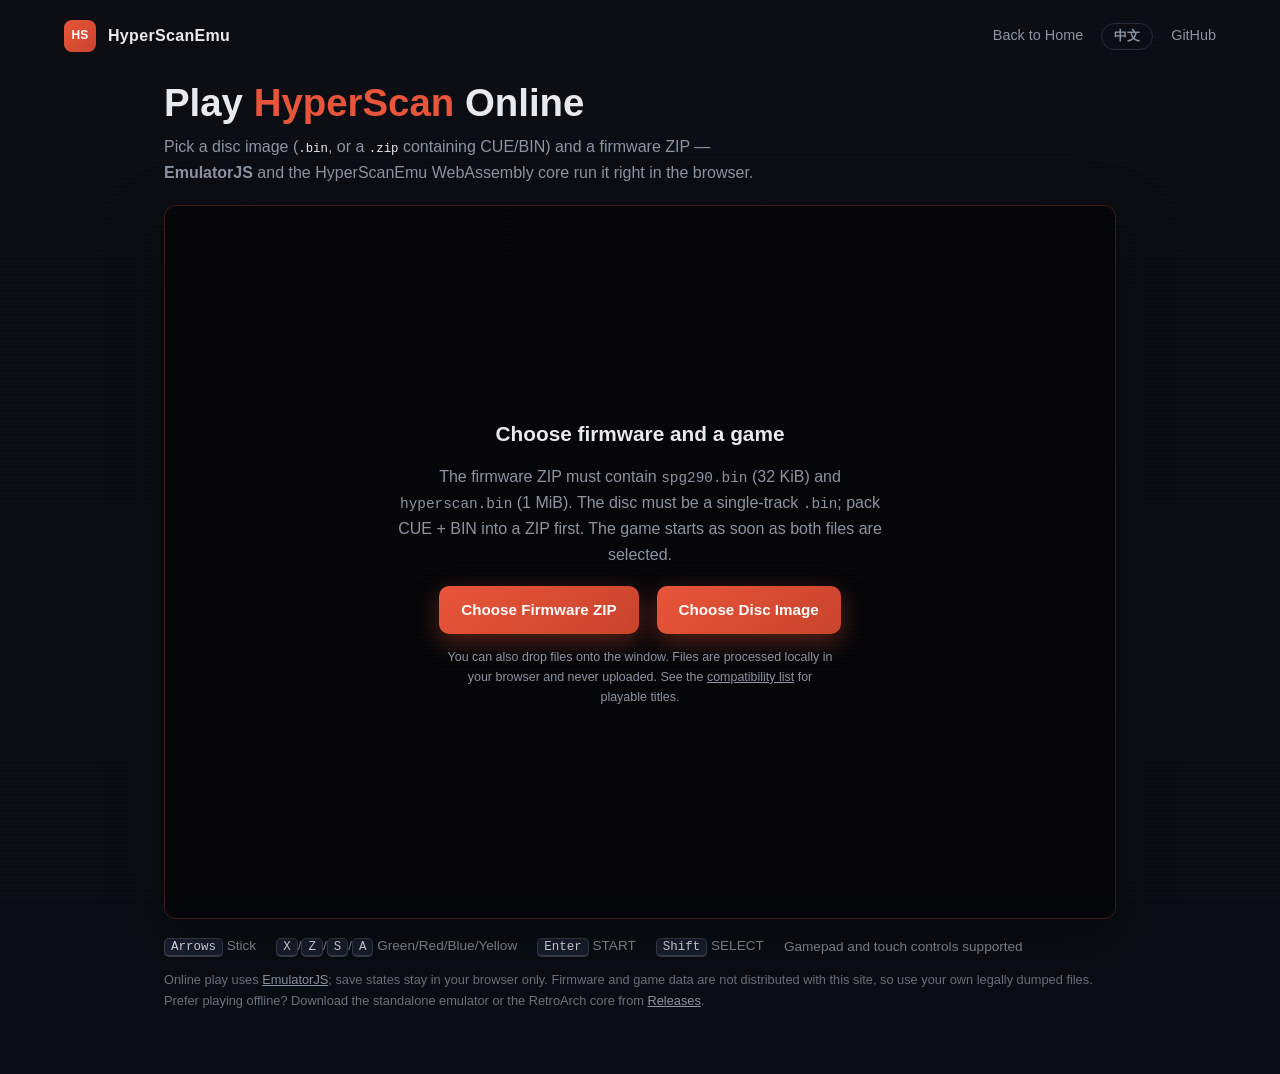
==== commit f3db95c9: "style: simplify the online play page" ====
--- a/site/play.html
+++ b/site/play.html
@@ -8,181 +8,189 @@
   <title>在线试玩 HyperScan — HyperScanEmu</title>
   <link rel="stylesheet" href="css/style.css">
   <style>
+    .play-header {
+      display: flex;
+      align-items: center;
+      justify-content: space-between;
+      gap: 16px;
+      max-width: 1200px;
+      margin: 0 auto;
+      padding: 20px 24px;
+    }
+
+    .play-brand {
+      display: flex;
+      align-items: center;
+      gap: 12px;
+      font-weight: 700;
+      letter-spacing: 0.02em;
+    }
+
+    .play-header-links {
+      display: flex;
+      flex-wrap: wrap;
+      align-items: center;
+      justify-content: flex-end;
+      gap: 18px;
+    }
+    .play-header-links a { color: var(--text-dim); font-size: 0.9rem; }
+    .play-header-links a:hover { color: var(--orange); }
+
     .play-main {
-      max-width: 1100px;
+      max-width: 1000px;
       margin: 0 auto;
-      padding: 112px 24px 64px;
-    }
-    .play-eyebrow {
-      display: flex;
-      align-items: center;
-      gap: 10px;
-      font-size: 0.78rem;
-      letter-spacing: 0.18em;
-      color: var(--orange, #e8553a);
-      text-transform: uppercase;
-      margin-bottom: 12px;
-    }
-    .play-pulse {
-      width: 8px;
-      height: 8px;
-      border-radius: 50%;
-      background: var(--orange, #e8553a);
-      box-shadow: 0 0 12px var(--orange, #e8553a);
-    }
-    .play-title {
-      font-size: clamp(2rem, 5vw, 3rem);
-      line-height: 1.1;
-      margin-bottom: 14px;
-    }
-    .play-title span { color: var(--orange, #e8553a); }
-    .play-subtitle {
-      color: var(--text-dim, #a8a29a);
-      max-width: 760px;
-      margin-bottom: 28px;
-    }
-    .play-subtitle code {
-      color: var(--text, #e6e6e6);
-      font-size: 0.95em;
-    }
+      padding: 8px 24px 64px;
+    }
+
+    .play-title { font-size: clamp(1.6rem, 4vw, 2.4rem); line-height: 1.2; }
+    .play-title span { color: var(--orange); }
+
+    .play-subtitle { color: var(--text-dim); margin: 8px 0 20px; max-width: 68ch; }
+    .play-subtitle code { color: var(--text); font-size: 0.95em; }
+
     .play-stage {
       position: relative;
+      width: 100%;
       aspect-ratio: 4 / 3;
-      min-height: 360px;
-      max-height: 640px;
       background: #05070a;
       border: 1px solid rgba(232, 85, 58, 0.25);
-      border-radius: 12px;
+      border-radius: var(--radius);
       overflow: hidden;
-      box-shadow: 0 24px 60px rgba(0, 0, 0, 0.45);
-    }
-    .play-stage.is-drop { border-color: var(--orange, #e8553a); }
-    #game, #game canvas {
-      width: 100% !important;
-      height: 100% !important;
-    }
+      box-shadow: 0 20px 60px rgba(0, 0, 0, 0.45);
+    }
+
+    .play-stage > #game { position: absolute; inset: 0; }
+    #game, #game canvas { width: 100% !important; height: 100% !important; }
+
     .play-overlay {
       position: absolute;
       inset: 0;
+      z-index: 5;
       display: flex;
       flex-direction: column;
       align-items: center;
       justify-content: center;
-      gap: 10px;
-      padding: 32px;
+      gap: 14px;
+      padding: 24px;
       text-align: center;
-      background: rgba(5, 7, 10, 0.92);
-      z-index: 2;
-    }
+      background: rgba(5, 7, 10, 0.88);
+      backdrop-filter: blur(3px);
+    }
+
+    .play-overlay h2 { font-size: 1.3rem; }
+    .play-overlay p { color: var(--text-dim); max-width: 56ch; }
+    .play-overlay .btn { margin-top: 4px; }
     .play-overlay[hidden] { display: none; }
-    .play-overlay h2 { font-size: 1.3rem; }
-    .play-overlay p {
-      color: var(--text-dim, #a8a29a);
-      max-width: 620px;
-      font-size: 0.95rem;
-    }
-    .play-picker {
-      gap: 14px;
-    }
+    .play-overlay code { font-family: var(--font-mono); font-size: 0.9em; }
+
+    .play-picker-files {
+      display: flex;
+      flex-wrap: wrap;
+      justify-content: center;
+      gap: 14px 18px;
+    }
+
     .play-file {
       display: flex;
-      flex-wrap: wrap;
-      align-items: center;
-      justify-content: center;
-      gap: 10px;
-    }
+      flex-direction: column;
+      align-items: center;
+      gap: 6px;
+    }
+
     .play-file-name {
-      font-size: 0.85rem;
-      color: var(--text-dim, #a8a29a);
-      max-width: 380px;
+      font-size: 0.78rem;
+      color: var(--text-dim);
+      max-width: 220px;
       overflow: hidden;
       text-overflow: ellipsis;
       white-space: nowrap;
     }
-    .play-pick {
-      position: relative;
-      cursor: pointer;
-    }
-    .play-start {
-      margin-top: 6px;
-    }
-    .play-start:disabled {
-      opacity: 0.45;
-      cursor: not-allowed;
-    }
-    .play-picker-error {
-      color: #ff6b5b;
-      font-size: 0.88rem;
-    }
-    .play-picker-hint {
+    .play-file-name:empty { display: none; }
+
+    .play-picker-error { color: #ff6b5b; font-size: 0.85rem; }
+    .play-picker-hint { font-size: 0.78rem; color: #6b7280; }
+    .play-picker-hint a { color: var(--text-dim); text-decoration: underline; }
+
+    .play-stage.is-drop {
+      border-color: rgba(232, 85, 58, 0.7);
+      box-shadow: 0 0 0 3px rgba(232, 85, 58, 0.18), 0 20px 60px rgba(0, 0, 0, 0.45);
+    }
+
+    .play-controls {
+      margin-top: 16px;
+      display: flex;
+      flex-wrap: wrap;
+      gap: 8px 20px;
+      align-items: center;
+      color: var(--text-dim);
       font-size: 0.85rem;
-      line-height: 1.7;
-    }
-    .play-controls {
-      display: flex;
-      flex-wrap: wrap;
-      gap: 10px 22px;
-      align-items: center;
-      margin-top: 22px;
-      color: var(--text-dim, #a8a29a);
-      font-size: 0.85rem;
-    }
+    }
+
     .play-controls kbd {
-      background: #151a22;
-      border: 1px solid #2a3140;
+      font-family: var(--font-mono);
+      font-size: 0.78rem;
+      color: var(--text);
+      background: var(--dark-3);
+      border: 1px solid rgba(255, 255, 255, 0.15);
+      border-bottom-width: 2px;
       border-radius: 5px;
-      padding: 2px 6px;
-      color: var(--text, #e6e6e6);
-      font-size: 0.78rem;
-    }
+      padding: 1px 6px;
+    }
+
     .play-reset {
       margin-left: auto;
+      padding: 4px 14px;
+      font: inherit;
+      font-size: 0.8rem;
+      color: var(--text-dim);
       background: transparent;
-      border: 1px solid #2a3140;
-      border-radius: 6px;
-      color: var(--text, #e6e6e6);
-      padding: 6px 14px;
+      border: 1px solid rgba(255, 255, 255, 0.2);
+      border-radius: 999px;
       cursor: pointer;
     }
-    .play-note {
-      margin-top: 26px;
-      font-size: 0.85rem;
-      line-height: 1.8;
-      color: var(--text-dim, #a8a29a);
-    }
-    .play-note a { color: var(--orange, #e8553a); }
-    @media (max-width: 720px) {
-      .play-main { padding-top: 92px; }
-      .play-stage { min-height: 280px; }
+
+    .play-reset:hover { color: var(--orange); border-color: rgba(232, 85, 58, 0.45); }
+    .play-reset[hidden] { display: none; }
+
+    .play-note { margin-top: 12px; font-size: 0.8rem; color: #6b7280; }
+    .play-note a { color: var(--text-dim); text-decoration: underline; }
+
+    @media (max-width: 640px) {
+      .play-header { padding: 16px; }
+      .play-header-links { gap: 12px; }
+      .play-header-links .optional { display: none; }
+      .play-main { padding: 0 16px 40px; }
+      .play-stage { border-radius: 8px; }
+      .play-overlay {
+        justify-content: center;
+        justify-content: safe center;
+        padding: 16px;
+        gap: 10px;
+        overflow-y: auto;
+        scrollbar-width: none;
+      }
+      .play-overlay::-webkit-scrollbar { display: none; }
+      .play-overlay h2 { font-size: 1.1rem; }
+      .play-overlay p { font-size: 0.85rem; }
+      .play-picker-hint { font-size: 0.72rem; }
     }
   </style>
 </head>
 <body class="play-page">
 
-  <nav id="navbar" class="scrolled">
-    <div class="nav-inner">
-      <a href="index.html" class="nav-logo">
-        <span class="nav-logo-mark" aria-hidden="true">HS</span>
-        <span>HyperScanEmu</span>
-      </a>
-      <div class="nav-links">
-        <a href="index.html" data-i18n="nav-home">返回首页</a>
-        <a href="index.html#features" data-i18n="nav-features">核心特性</a>
-        <a href="index.html#gallery" data-i18n="nav-games">兼容进度</a>
-        <a href="index.html#quickstart" data-i18n="nav-quickstart">快速开始</a>
-        <button id="lang-toggle" class="lang-toggle" aria-label="Switch language">EN</button>
-        <a href="https://github.com/AloysHF/HyperScanEmu" class="nav-github" target="_blank" rel="noopener">
-          <svg width="20" height="20" viewBox="0 0 16 16" fill="currentColor" aria-hidden="true"><path d="M8 0C3.58 0 0 3.58 0 8c0 3.54 2.29 6.53 5.47 7.59.4.07.55-.17.55-.38 0-.19-.01-.82-.01-1.49-2.01.37-2.53-.49-2.69-.94-.09-.23-.48-.94-.82-1.13-.28-.15-.68-.52-.01-.53.63-.01 1.08.58 1.23.82.72 1.21 1.87.87 2.33.66.07-.52.28-.87.51-1.07-1.78-.2-3.64-.89-3.64-3.95 0-.87.31-1.59.82-2.15-.08-.2-.36-1.02.08-2.12 0 0 .67-.21 2.2.82.64-.18 1.32-.27 2-.27.68 0 1.36.09 2 .27 1.53-1.04 2.2-.82 2.2-.82.44 1.1.16 1.92.08 2.12.51.56.82 1.27.82 2.15 0 3.07-1.87 3.75-3.65 3.95.29.25.54.73.54 1.48 0 1.07-.01 1.93-.01 2.2 0 .21.15.46.55.38A8.013 8.013 0 0016 8c0-4.42-3.58-8-8-8z"/></svg>
-        </a>
-      </div>
-      <button class="nav-toggle" aria-label="Toggle menu">
-        <span></span><span></span><span></span>
-      </button>
-    </div>
-  </nav>
+  <header class="play-header">
+    <a href="index.html" class="play-brand">
+      <span class="nav-logo-mark" aria-hidden="true">HS</span>
+      <span>HyperScanEmu</span>
+    </a>
+    <nav class="play-header-links">
+      <a href="index.html" data-i18n="nav-back">返回首页</a>
+      <button id="lang-toggle" class="lang-toggle" aria-label="Switch language">EN</button>
+      <a href="https://github.com/AloysHF/HyperScanEmu" class="optional" target="_blank" rel="noopener">GitHub</a>
+    </nav>
+  </header>
 
   <main class="play-main">
-    <p class="play-eyebrow"><span class="play-pulse"></span> <span data-i18n="eyebrow">BROWSER PLAY · EMULATORJS</span></p>
     <h1 class="play-title" data-i18n="title">在线试玩 <span>HyperScan</span></h1>
     <p class="play-subtitle" data-i18n="subtitle">选择本机上的光盘镜像（<code>.bin</code> 或包含 CUE/BIN 的 <code>.zip</code>）和固件 ZIP，由 <strong>EmulatorJS</strong> 与 HyperScanEmu WebAssembly 核心在浏览器中直接运行，无需安装。</p>
 
@@ -194,31 +202,32 @@
         <p data-i18n="status-desc">首次启动需要下载 WebAssembly 核心，请稍候。</p>
       </div>
 
-      <div id="play-picker" class="play-overlay play-picker">
+      <div id="play-picker" class="play-overlay">
         <h2 data-i18n="picker-title">选择固件与游戏</h2>
-        <p data-i18n="picker-desc">固件 ZIP 必须包含 <code>spg290.bin</code>（32 KiB）和 <code>hyperscan.bin</code>（1 MiB）。光盘为单轨 <code>.bin</code>；CUE + BIN 请先打包成 ZIP。</p>
-        <div class="play-file">
-          <label class="btn btn-primary play-pick">
-            <span data-i18n="pick-firmware">选择固件 ZIP</span>
-            <input id="firmware-file" type="file" accept=".zip,application/zip" hidden>
-          </label>
-          <span id="firmware-name" class="play-file-name" data-i18n="not-chosen">未选择</span>
+        <p data-i18n="picker-desc">固件 ZIP 必须包含 <code>spg290.bin</code>（32 KiB）和 <code>hyperscan.bin</code>（1 MiB）。光盘为单轨 <code>.bin</code>；CUE + BIN 请先打包成 ZIP。两个文件都选好后会自动启动。</p>
+        <div class="play-picker-files">
+          <div class="play-file">
+            <label class="btn btn-primary">
+              <span data-i18n="pick-firmware">选择固件 ZIP</span>
+              <input id="firmware-file" type="file" accept=".zip,application/zip" hidden>
+            </label>
+            <span id="firmware-name" class="play-file-name"></span>
+          </div>
+          <div class="play-file">
+            <label class="btn btn-primary">
+              <span data-i18n="pick-game">选择游戏镜像</span>
+              <input id="game-file" type="file" accept=".bin,.zip,application/zip,application/octet-stream" hidden>
+            </label>
+            <span id="game-name" class="play-file-name"></span>
+          </div>
         </div>
-        <div class="play-file">
-          <label class="btn btn-primary play-pick">
-            <span data-i18n="pick-game">选择游戏镜像</span>
-            <input id="game-file" type="file" accept=".bin,.zip,application/zip,application/octet-stream" hidden>
-          </label>
-          <span id="game-name" class="play-file-name" data-i18n="not-chosen">未选择</span>
-        </div>
-        <button id="play-start" class="btn btn-primary play-start" type="button" data-i18n="start" disabled>开始游戏</button>
         <p id="play-picker-error" class="play-picker-error" hidden></p>
-        <p class="play-picker-hint" data-i18n="picker-hint">文件只在浏览器本地处理，不会被上传。可玩的游戏见 <a href="https://github.com/AloysHF/HyperScanEmu/blob/master/docs/Game-Compatibility.md">兼容进度</a>。</p>
+        <p class="play-picker-hint" data-i18n="picker-hint">也可以把文件拖进窗口。文件只在浏览器本地处理，不会被上传。可玩的游戏见 <a href="https://github.com/AloysHF/HyperScanEmu/blob/master/docs/Game-Compatibility.md" target="_blank" rel="noopener">兼容进度</a>。</p>
       </div>
 
       <div id="play-error" class="play-overlay" hidden>
         <h2 data-i18n="error-title">无法启动在线模拟器</h2>
-        <p class="play-error-text" data-i18n="error-text">EmulatorJS 运行时未部署（缺少 <code>data/loader.js</code>）。请在本地通过 Pages 部署流程生成 <code>site/data</code>，或直接使用独立版模拟器。</p>
+        <p data-i18n="error-text">EmulatorJS 运行时未部署（缺少 <code>data/loader.js</code>）。请通过 Pages 部署流程生成 <code>site/data</code>，或直接使用独立版模拟器。</p>
       </div>
     </div>
 
@@ -231,7 +240,7 @@
       <button id="play-reset" class="play-reset" type="button" data-i18n="reset" hidden>换一个游戏</button>
     </div>
 
-    <p class="play-note" data-i18n="note">在线试玩使用 <a href="https://emulatorjs.org">EmulatorJS</a>，即时存档只保存在浏览器本地。固件与游戏数据不随本站分发，请使用自己合法持有的转储文件。想离线游玩？从 <a href="https://github.com/AloysHF/HyperScanEmu/releases">Releases</a> 下载独立模拟器或 RetroArch 核心。</p>
+    <p class="play-note" data-i18n="note">在线试玩使用 <a href="https://emulatorjs.org" target="_blank" rel="noopener">EmulatorJS</a>，即时存档只保存在浏览器本地。固件与游戏数据不随本站分发，请使用自己合法持有的转储文件。想离线游玩？从 <a href="https://github.com/AloysHF/HyperScanEmu/releases" target="_blank" rel="noopener">Releases</a> 下载独立模拟器或 RetroArch 核心。</p>
   </main>
 
   <script>
@@ -242,53 +251,41 @@
         zh: {
           'meta-title': '在线试玩 HyperScan — HyperScanEmu',
           'meta-desc': '在浏览器中加载 Mattel HyperScan 光盘镜像与固件即可直接运行，无需安装。由 EmulatorJS 与 HyperScanEmu WebAssembly 核心驱动。',
-          'nav-home': '返回首页',
-          'nav-features': '核心特性',
-          'nav-games': '兼容进度',
-          'nav-quickstart': '快速开始',
-          'eyebrow': 'BROWSER PLAY · EMULATORJS',
+          'nav-back': '返回首页',
           'title': '在线试玩 <span>HyperScan</span>',
           'subtitle': '选择本机上的光盘镜像（<code>.bin</code> 或包含 CUE/BIN 的 <code>.zip</code>）和固件 ZIP，由 <strong>EmulatorJS</strong> 与 HyperScanEmu WebAssembly 核心在浏览器中直接运行，无需安装。',
           'status-title': '正在加载核心…',
           'status-desc': '首次启动需要下载 WebAssembly 核心，请稍候。',
           'picker-title': '选择固件与游戏',
-          'picker-desc': '固件 ZIP 必须包含 <code>spg290.bin</code>（32 KiB）和 <code>hyperscan.bin</code>（1 MiB）。光盘为单轨 <code>.bin</code>；CUE + BIN 请先打包成 ZIP。',
+          'picker-desc': '固件 ZIP 必须包含 <code>spg290.bin</code>（32 KiB）和 <code>hyperscan.bin</code>（1 MiB）。光盘为单轨 <code>.bin</code>；CUE + BIN 请先打包成 ZIP。两个文件都选好后会自动启动。',
           'pick-firmware': '选择固件 ZIP',
           'pick-game': '选择游戏镜像',
-          'not-chosen': '未选择',
-          'start': '开始游戏',
-          'picker-hint': '文件只在浏览器本地处理，不会被上传。可玩的游戏见 <a href="https://github.com/AloysHF/HyperScanEmu/blob/master/docs/Game-Compatibility.md">兼容进度</a>。',
+          'picker-hint': '也可以把文件拖进窗口。文件只在浏览器本地处理，不会被上传。可玩的游戏见 <a href="https://github.com/AloysHF/HyperScanEmu/blob/master/docs/Game-Compatibility.md" target="_blank" rel="noopener">兼容进度</a>。',
           'error-title': '无法启动在线模拟器',
-          'error-text': 'EmulatorJS 运行时未部署（缺少 <code>data/loader.js</code>）。请在本地通过 Pages 部署流程生成 <code>site/data</code>，或直接使用独立版模拟器。',
+          'error-text': 'EmulatorJS 运行时未部署（缺少 <code>data/loader.js</code>）。请通过 Pages 部署流程生成 <code>site/data</code>，或直接使用独立版模拟器。',
           'ctrl-move': '<kbd>方向键</kbd> 摇杆',
           'ctrl-buttons': '<kbd>X</kbd>/<kbd>Z</kbd>/<kbd>S</kbd>/<kbd>A</kbd> 绿/红/蓝/黄',
           'ctrl-start': '<kbd>Enter</kbd> START',
           'ctrl-select': '<kbd>Shift</kbd> SELECT',
           'ctrl-gamepad': '支持手柄与手机触屏',
           'reset': '换一个游戏',
-          'note': '在线试玩使用 <a href="https://emulatorjs.org">EmulatorJS</a>，即时存档只保存在浏览器本地。固件与游戏数据不随本站分发，请使用自己合法持有的转储文件。想离线游玩？从 <a href="https://github.com/AloysHF/HyperScanEmu/releases">Releases</a> 下载独立模拟器或 RetroArch 核心。',
+          'note': '在线试玩使用 <a href="https://emulatorjs.org" target="_blank" rel="noopener">EmulatorJS</a>，即时存档只保存在浏览器本地。固件与游戏数据不随本站分发，请使用自己合法持有的转储文件。想离线游玩？从 <a href="https://github.com/AloysHF/HyperScanEmu/releases" target="_blank" rel="noopener">Releases</a> 下载独立模拟器或 RetroArch 核心。',
           'invalid-firmware': '固件必须是包含 spg290.bin 和 hyperscan.bin 的 .zip 文件。',
           'invalid-game': '仅支持 .bin 光盘镜像或包含 CUE/BIN 的 .zip 文件。'
         },
         en: {
           'meta-title': 'Play HyperScan Online — HyperScanEmu',
           'meta-desc': 'Load a Mattel HyperScan disc image and firmware in your browser, no install required. Powered by EmulatorJS and the HyperScanEmu WebAssembly core.',
-          'nav-home': 'Back to Home',
-          'nav-features': 'Features',
-          'nav-games': 'Compatibility',
-          'nav-quickstart': 'Quick Start',
-          'eyebrow': 'BROWSER PLAY · EMULATORJS',
+          'nav-back': 'Back to Home',
           'title': 'Play <span>HyperScan</span> Online',
           'subtitle': 'Pick a disc image (<code>.bin</code>, or a <code>.zip</code> containing CUE/BIN) and a firmware ZIP — <strong>EmulatorJS</strong> and the HyperScanEmu WebAssembly core run it right in the browser.',
           'status-title': 'Loading core…',
           'status-desc': 'The first launch downloads the WebAssembly core.',
           'picker-title': 'Choose firmware and a game',
-          'picker-desc': 'The firmware ZIP must contain <code>spg290.bin</code> (32 KiB) and <code>hyperscan.bin</code> (1 MiB). The disc must be a single-track <code>.bin</code>; pack CUE + BIN into a ZIP first.',
+          'picker-desc': 'The firmware ZIP must contain <code>spg290.bin</code> (32 KiB) and <code>hyperscan.bin</code> (1 MiB). The disc must be a single-track <code>.bin</code>; pack CUE + BIN into a ZIP first. The game starts as soon as both files are selected.',
           'pick-firmware': 'Choose Firmware ZIP',
           'pick-game': 'Choose Disc Image',
-          'not-chosen': 'Not selected',
-          'start': 'Start Game',
-          'picker-hint': 'Files are processed locally in your browser and never uploaded. See the <a href="https://github.com/AloysHF/HyperScanEmu/blob/master/docs/Game-Compatibility.md">compatibility list</a> for playable titles.',
+          'picker-hint': 'You can also drop files onto the window. Files are processed locally in your browser and never uploaded. See the <a href="https://github.com/AloysHF/HyperScanEmu/blob/master/docs/Game-Compatibility.md" target="_blank" rel="noopener">compatibility list</a> for playable titles.',
           'error-title': 'Unable to start the online emulator',
           'error-text': 'The EmulatorJS runtime is not deployed (missing <code>data/loader.js</code>). Generate <code>site/data</code> through the Pages workflow, or use the standalone emulator.',
           'ctrl-move': '<kbd>Arrows</kbd> Stick',
@@ -297,7 +294,7 @@
           'ctrl-select': '<kbd>Shift</kbd> SELECT',
           'ctrl-gamepad': 'Gamepad and touch controls supported',
           'reset': 'Play another game',
-          'note': 'Online play uses <a href="https://emulatorjs.org">EmulatorJS</a>; save states stay in your browser only. Firmware and game data are not distributed with this site, so use your own legally dumped files. Prefer playing offline? Download the standalone emulator or the RetroArch core from <a href="https://github.com/AloysHF/HyperScanEmu/releases">Releases</a>.',
+          'note': 'Online play uses <a href="https://emulatorjs.org" target="_blank" rel="noopener">EmulatorJS</a>; save states stay in your browser only. Firmware and game data are not distributed with this site, so use your own legally dumped files. Prefer playing offline? Download the standalone emulator or the RetroArch core from <a href="https://github.com/AloysHF/HyperScanEmu/releases" target="_blank" rel="noopener">Releases</a>.',
           'invalid-firmware': 'The firmware must be a .zip containing spg290.bin and hyperscan.bin.',
           'invalid-game': 'Only .bin disc images or .zip archives containing CUE/BIN are supported.'
         }
@@ -326,10 +323,8 @@
 
         document.title = t['meta-title'];
         if (description) description.setAttribute('content', t['meta-desc']);
-        languageButton.textContent = lang === 'zh' ? 'EN' : '中';
+        languageButton.textContent = lang === 'zh' ? 'EN' : '中文';
         languageButton.setAttribute('aria-label', lang === 'zh' ? 'Switch to English' : '切换到中文');
-        if (!firmwareFile) firmwareName.textContent = t['not-chosen'];
-        if (!gameFile) gameName.textContent = t['not-chosen'];
 
         try {
           localStorage.setItem(storageKey, lang);
@@ -350,7 +345,6 @@
       var gameInput = document.getElementById('game-file');
       var firmwareName = document.getElementById('firmware-name');
       var gameName = document.getElementById('game-name');
-      var startButton = document.getElementById('play-start');
       var resetButton = document.getElementById('play-reset');
       var firmwareFile = null;
       var gameFile = null;
@@ -359,17 +353,14 @@
       function show(element) { element.hidden = false; }
       function hide(element) { element.hidden = true; }
 
-      function updateStart() {
-        startButton.disabled = !(firmwareFile && gameFile);
-      }
-
       function fail(messageKey) {
         pickerError.textContent = translations[currentLang][messageKey];
         show(pickerError);
       }
 
-      function boot() {
-        if (booted || !firmwareFile || !gameFile) return;
+      function maybeBoot() {
+        if (!(firmwareFile && gameFile)) return;
+        if (booted) return;
         booted = true;
         hide(picker);
         hide(error);
@@ -412,14 +403,14 @@
         if (!file) return;
         if (!FIRMWARE_EXTENSIONS.test(file.name)) {
           firmwareFile = null;
-          firmwareName.textContent = translations[currentLang]['not-chosen'];
+          firmwareName.textContent = '';
           fail('invalid-firmware');
         } else {
           firmwareFile = file;
           firmwareName.textContent = file.name;
           hide(pickerError);
         }
-        updateStart();
+        maybeBoot();
       });
 
       gameInput.addEventListener('change', function () {
@@ -427,17 +418,15 @@
         if (!file) return;
         if (!GAME_EXTENSIONS.test(file.name)) {
           gameFile = null;
-          gameName.textContent = translations[currentLang]['not-chosen'];
+          gameName.textContent = '';
           fail('invalid-game');
         } else {
           gameFile = file;
           gameName.textContent = file.name;
           hide(pickerError);
         }
-        updateStart();
-      });
-
-      startButton.addEventListener('click', boot);
+        maybeBoot();
+      });
 
       var dragDepth = 0;
 
@@ -466,7 +455,7 @@
         if (booted) return;
         var file = event.dataTransfer && event.dataTransfer.files && event.dataTransfer.files[0];
         if (!file) return;
-        if (FIRMWARE_EXTENSIONS.test(file.name) && !gameFile) {
+        if (FIRMWARE_EXTENSIONS.test(file.name) && !firmwareFile) {
           firmwareFile = file;
           firmwareName.textContent = file.name;
           hide(pickerError);
@@ -477,7 +466,7 @@
         } else {
           fail('invalid-game');
         }
-        updateStart();
+        maybeBoot();
       });
 
       resetButton.addEventListener('click', function () {
@@ -487,14 +476,6 @@
       languageButton.addEventListener('click', function () {
         applyLang(currentLang === 'zh' ? 'en' : 'zh');
       });
-
-      var navToggle = document.querySelector('.nav-toggle');
-      var navLinks = document.querySelector('.nav-links');
-      if (navToggle && navLinks) {
-        navToggle.addEventListener('click', function () {
-          navLinks.classList.toggle('open');
-        });
-      }
 
       applyLang(currentLang);
     })();
--- a/site/css/style.css
+++ b/site/css/style.css
@@ -913,6 +913,70 @@
 }
 
 /* ============================================================
+   PLAY ONLINE (landing CTA)
+   ============================================================ */
+.nav-links a.nav-play {
+  color: var(--orange);
+  font-weight: 600;
+}
+
+.nav-links a.nav-play:hover { color: var(--teal); }
+
+.btn-play {
+  background: rgba(79, 209, 197, 0.12);
+  color: var(--teal);
+  border: 1px solid rgba(79, 209, 197, 0.35);
+}
+
+.btn-play:hover {
+  background: rgba(79, 209, 197, 0.2);
+  transform: translateY(-2px);
+}
+
+.play-cta {
+  display: grid;
+  grid-template-columns: minmax(0, 0.9fr) minmax(0, 1.1fr);
+  gap: 40px;
+  align-items: center;
+  background: linear-gradient(135deg, rgba(232, 85, 58, 0.12), rgba(10, 14, 20, 0.9) 55%);
+  border: 1px solid rgba(255, 255, 255, 0.08);
+  border-radius: var(--radius);
+  padding: 36px;
+}
+
+.play-cta-cover img {
+  width: 100%;
+  border-radius: 10px;
+  border: 1px solid rgba(255, 255, 255, 0.1);
+  display: block;
+}
+
+.play-cta-body {
+  display: flex;
+  flex-direction: column;
+  align-items: flex-start;
+  gap: 14px;
+}
+
+.play-cta-badge {
+  font-size: 0.75rem;
+  letter-spacing: 0.08em;
+  text-transform: uppercase;
+  color: var(--teal);
+  border: 1px solid rgba(79, 209, 197, 0.3);
+  border-radius: 999px;
+  padding: 4px 12px;
+}
+
+.play-cta-body h2 { font-size: 2rem; line-height: 1.2; }
+.play-cta-body p { color: var(--text-dim); max-width: 52ch; }
+
+@media (max-width: 720px) {
+  .play-cta { grid-template-columns: 1fr; padding: 24px; }
+  .play-cta-cover { max-width: 360px; }
+}
+
+/* ============================================================
    FOOTER
    ============================================================ */
 #footer {
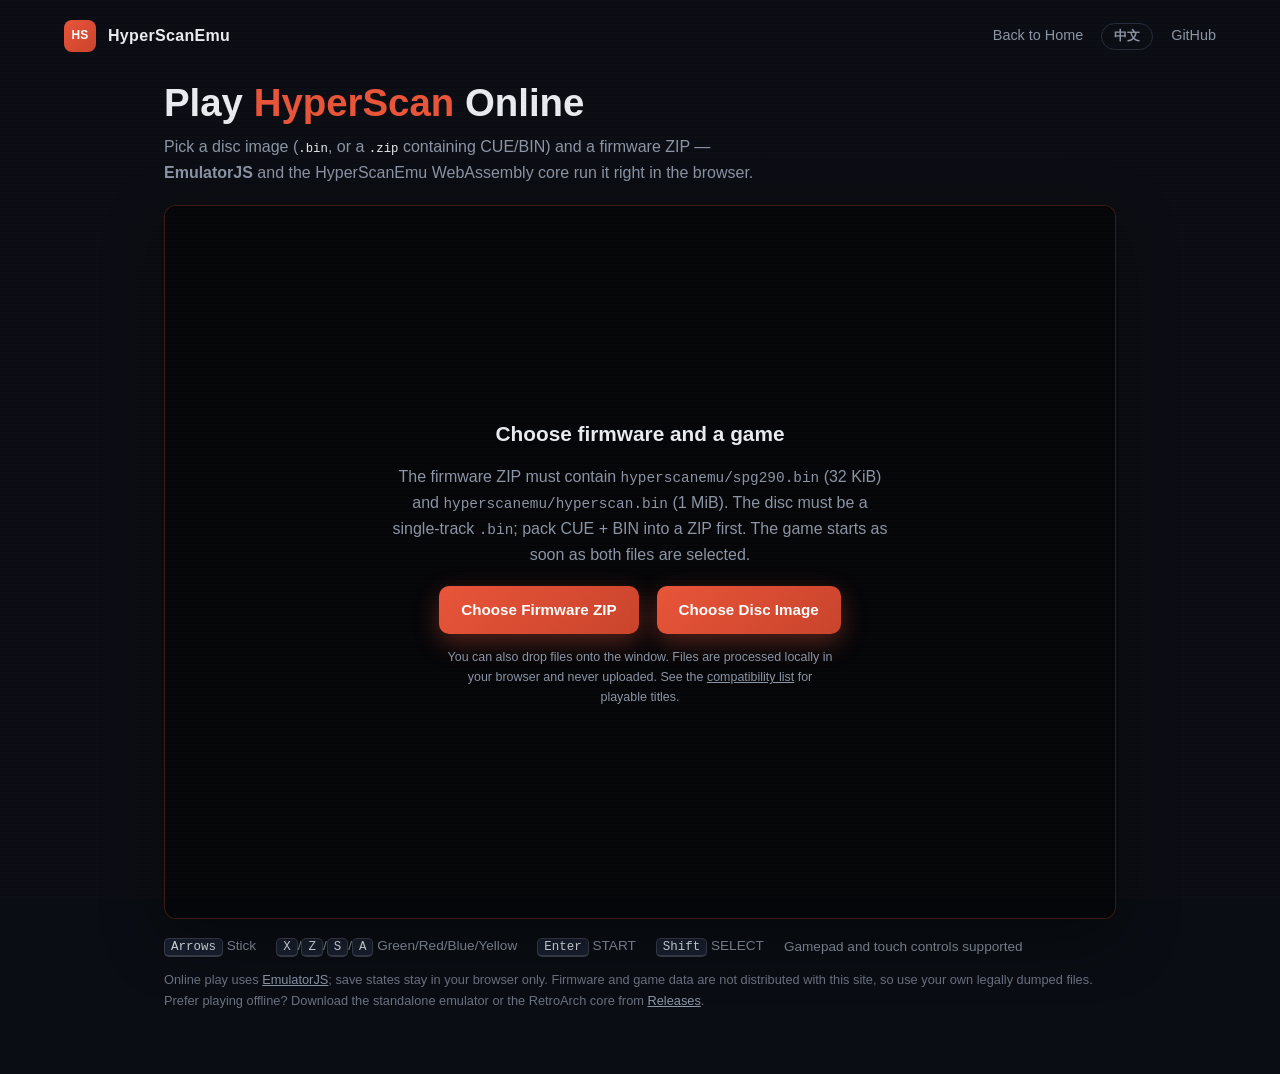
==== commit 6f15cb88: "feat(firmware): load firmware from a fixed case-sensitive directory Firmware lookup differed per fro" ====
--- a/site/play.html
+++ b/site/play.html
@@ -204,7 +204,7 @@
 
       <div id="play-picker" class="play-overlay">
         <h2 data-i18n="picker-title">选择固件与游戏</h2>
-        <p data-i18n="picker-desc">固件 ZIP 必须包含 <code>spg290.bin</code>（32 KiB）和 <code>hyperscan.bin</code>（1 MiB）。光盘为单轨 <code>.bin</code>；CUE + BIN 请先打包成 ZIP。两个文件都选好后会自动启动。</p>
+        <p data-i18n="picker-desc">固件 ZIP 必须包含 <code>hyperscanemu/spg290.bin</code>（32 KiB）和 <code>hyperscanemu/hyperscan.bin</code>（1 MiB）。光盘为单轨 <code>.bin</code>；CUE + BIN 请先打包成 ZIP。两个文件都选好后会自动启动。</p>
         <div class="play-picker-files">
           <div class="play-file">
             <label class="btn btn-primary">
@@ -257,7 +257,7 @@
           'status-title': '正在加载核心…',
           'status-desc': '首次启动需要下载 WebAssembly 核心，请稍候。',
           'picker-title': '选择固件与游戏',
-          'picker-desc': '固件 ZIP 必须包含 <code>spg290.bin</code>（32 KiB）和 <code>hyperscan.bin</code>（1 MiB）。光盘为单轨 <code>.bin</code>；CUE + BIN 请先打包成 ZIP。两个文件都选好后会自动启动。',
+          'picker-desc': '固件 ZIP 必须包含 <code>hyperscanemu/spg290.bin</code>（32 KiB）和 <code>hyperscanemu/hyperscan.bin</code>（1 MiB）。光盘为单轨 <code>.bin</code>；CUE + BIN 请先打包成 ZIP。两个文件都选好后会自动启动。',
           'pick-firmware': '选择固件 ZIP',
           'pick-game': '选择游戏镜像',
           'picker-hint': '也可以把文件拖进窗口。文件只在浏览器本地处理，不会被上传。可玩的游戏见 <a href="https://github.com/AloysHF/HyperScanEmu/blob/master/docs/Game-Compatibility.md" target="_blank" rel="noopener">兼容进度</a>。',
@@ -270,7 +270,7 @@
           'ctrl-gamepad': '支持手柄与手机触屏',
           'reset': '换一个游戏',
           'note': '在线试玩使用 <a href="https://emulatorjs.org" target="_blank" rel="noopener">EmulatorJS</a>，即时存档只保存在浏览器本地。固件与游戏数据不随本站分发，请使用自己合法持有的转储文件。想离线游玩？从 <a href="https://github.com/AloysHF/HyperScanEmu/releases" target="_blank" rel="noopener">Releases</a> 下载独立模拟器或 RetroArch 核心。',
-          'invalid-firmware': '固件必须是包含 spg290.bin 和 hyperscan.bin 的 .zip 文件。',
+          'invalid-firmware': '固件必须是包含 hyperscanemu/spg290.bin 和 hyperscanemu/hyperscan.bin 的 .zip 文件。',
           'invalid-game': '仅支持 .bin 光盘镜像或包含 CUE/BIN 的 .zip 文件。'
         },
         en: {
@@ -282,7 +282,7 @@
           'status-title': 'Loading core…',
           'status-desc': 'The first launch downloads the WebAssembly core.',
           'picker-title': 'Choose firmware and a game',
-          'picker-desc': 'The firmware ZIP must contain <code>spg290.bin</code> (32 KiB) and <code>hyperscan.bin</code> (1 MiB). The disc must be a single-track <code>.bin</code>; pack CUE + BIN into a ZIP first. The game starts as soon as both files are selected.',
+          'picker-desc': 'The firmware ZIP must contain <code>hyperscanemu/spg290.bin</code> (32 KiB) and <code>hyperscanemu/hyperscan.bin</code> (1 MiB). The disc must be a single-track <code>.bin</code>; pack CUE + BIN into a ZIP first. The game starts as soon as both files are selected.',
           'pick-firmware': 'Choose Firmware ZIP',
           'pick-game': 'Choose Disc Image',
           'picker-hint': 'You can also drop files onto the window. Files are processed locally in your browser and never uploaded. See the <a href="https://github.com/AloysHF/HyperScanEmu/blob/master/docs/Game-Compatibility.md" target="_blank" rel="noopener">compatibility list</a> for playable titles.',
@@ -295,7 +295,7 @@
           'ctrl-gamepad': 'Gamepad and touch controls supported',
           'reset': 'Play another game',
           'note': 'Online play uses <a href="https://emulatorjs.org" target="_blank" rel="noopener">EmulatorJS</a>; save states stay in your browser only. Firmware and game data are not distributed with this site, so use your own legally dumped files. Prefer playing offline? Download the standalone emulator or the RetroArch core from <a href="https://github.com/AloysHF/HyperScanEmu/releases" target="_blank" rel="noopener">Releases</a>.',
-          'invalid-firmware': 'The firmware must be a .zip containing spg290.bin and hyperscan.bin.',
+          'invalid-firmware': 'The firmware must be a .zip containing hyperscanemu/spg290.bin and hyperscanemu/hyperscan.bin.',
           'invalid-game': 'Only .bin disc images or .zip archives containing CUE/BIN are supported.'
         }
       };
@@ -374,8 +374,9 @@
         // and the core opens it by path (need_fullpath).
         window.EJS_gameUrl = URL.createObjectURL(gameFile);
         window.EJS_gameName = gameFile.name;
-        // EmulatorJS decompresses the firmware archive and writes its entries
-        // next to the content, where the core looks for them on Emscripten.
+        // EmulatorJS decompresses the firmware archive into the wasm filesystem
+        // root, preserving its folders; the Emscripten core reads
+        // /hyperscanemu/spg290.bin and /hyperscanemu/hyperscan.bin.
         window.EJS_biosUrl = URL.createObjectURL(firmwareFile);
         window.EJS_pathtodata = RUNTIME_PATH;
         window.EJS_startOnLoaded = false;
